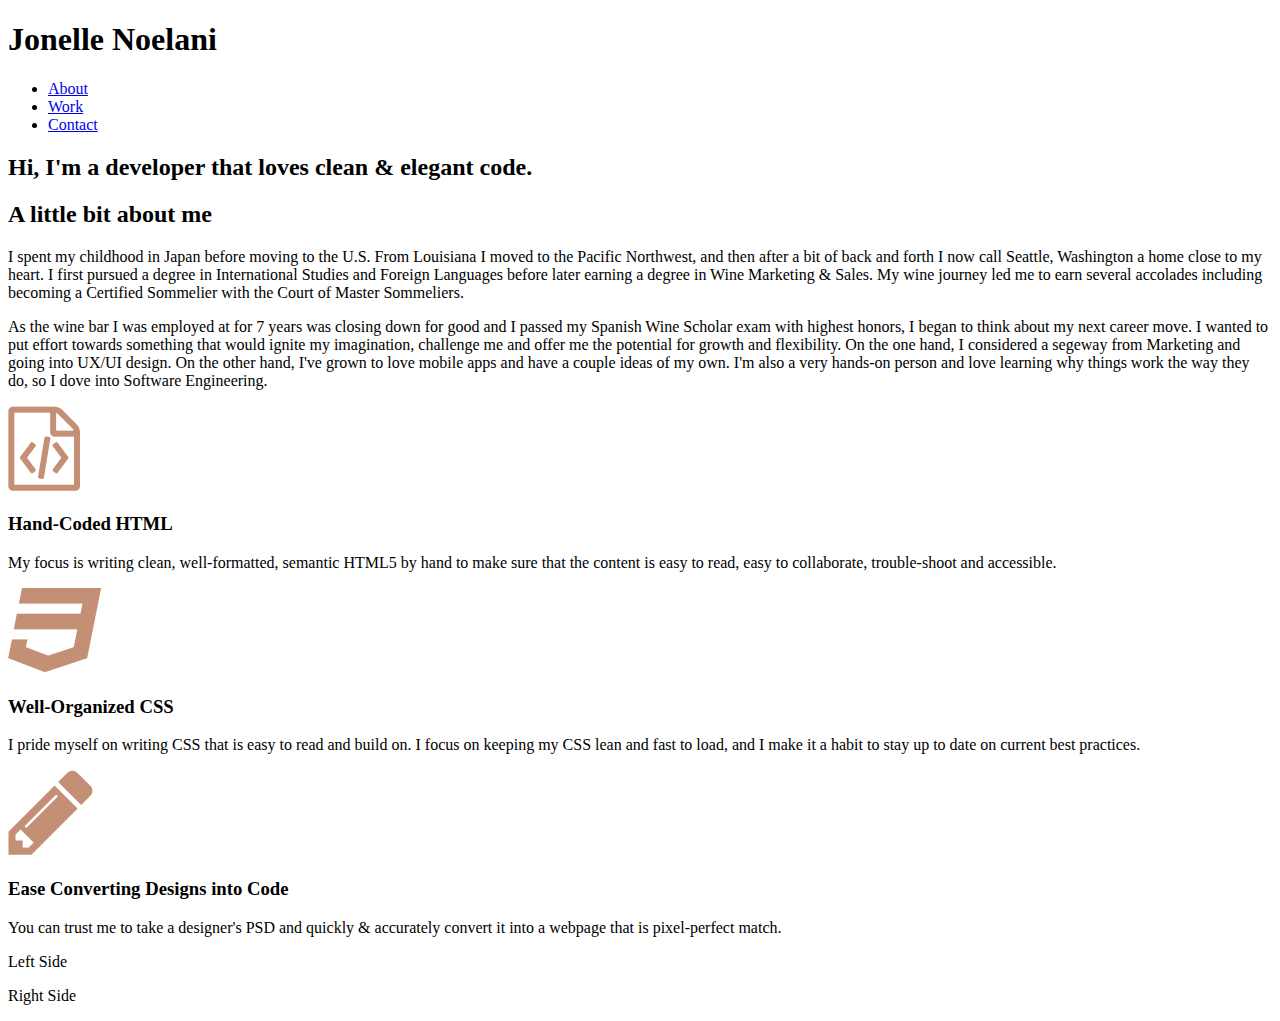
==== index.html @ 59b2304b "added pencil icon and third work content" ====
<!doctype html>
<html lang="en">
    <head>
        <title>Jonelle Noelani | From Wine To Code</title>
    </head>

    <body>
        <header>
            <div class="full-width">
                <div class="half-width">
                    <h1>Jonelle Noelani</h1>
                </div>
                <div class="half-width">
                    <nav>
                        <ul>
                            <li><a href="#about">About</a></li>
                            <li><a href="#work">Work</a></li>
                            <li><a href="#contact">Contact</a></li>
                        </ul>
                    </nav>
                </div>
                    <h2><span>Hi,</span> I'm a developer that loves clean &amp; elegant code.</h2>
            </div>
        </header>

        <main>
            <section id="about">
                <div class="full-width">
                    <h2>A little bit about me</h2>
                    <div class="half-width">
                        <p>I spent my childhood in Japan before moving to the U.S.  From Louisiana I moved to the Pacific Northwest, and then after a bit of back and forth I now call Seattle, Washington a home close to my heart.  
                            I first pursued a degree in International Studies and Foreign Languages before later earning a degree in Wine Marketing & Sales.  
                            My wine journey led me to earn several accolades including becoming a Certified Sommelier with the Court of Master Sommeliers.
                         </p>
                    </div>
                    <div class="half-width">
                        <p>As the wine bar I was employed at for 7 years was closing down for good and I passed my Spanish Wine Scholar exam with highest honors, I began to think about my next career move.
                            I wanted to put effort towards something that would ignite my imagination, challenge me and offer me the potential for growth and flexibility.
                            On the one hand, I considered a segeway from Marketing and going into UX/UI design.  On the other hand,  I've grown to love mobile apps and have a couple ideas of my own.
                            I'm also a very hands-on person and love learning why things work the way they do, so I dove into Software Engineering.
                        </p>
                    </div>
                </div>
            </section>

            <section id="work">
                <div class="full-width">
                    <div class="third-width">
                        <img src="img/html-icon.png" alt="HTML icon" />
                        <h3>Hand-Coded HTML</h3>
                        <p>My focus is writing clean, well-formatted, semantic HTML5 by hand to make sure that the content is easy to read, easy to collaborate, trouble-shoot and accessible.</p>
                    </div>
                    <div class="third-width">
                        <img src="img/css-icon.png" alt="CSS icon" />
                        <h3>Well-Organized CSS</h3>
                        <p>I pride myself on writing CSS that is easy to read and build on. I focus on keeping my CSS lean and fast to load, and I make it a habit to stay up to date on current best practices.</p>
                    </div>
                    <div class="third-width">
                        <img src="img/pencil-icon.png" alt="pencil icon" />
                        <h3>Ease Converting Designs into Code</h3>
                        <p>You can trust me to take a designer's PSD and quickly & accurately convert it into a webpage that is pixel-perfect match.</p>
                    </div>
                </div>
            </section>

            <footer id="contact">
                <div class="full-width">
                    <div class="half-width">
                        <p>Left Side</p>
                    </div>
                    <div class="half-width">
                        <p>Right Side</p>
                    </div>
                </div>
            </footer>
        </main>
    </body>
</html>
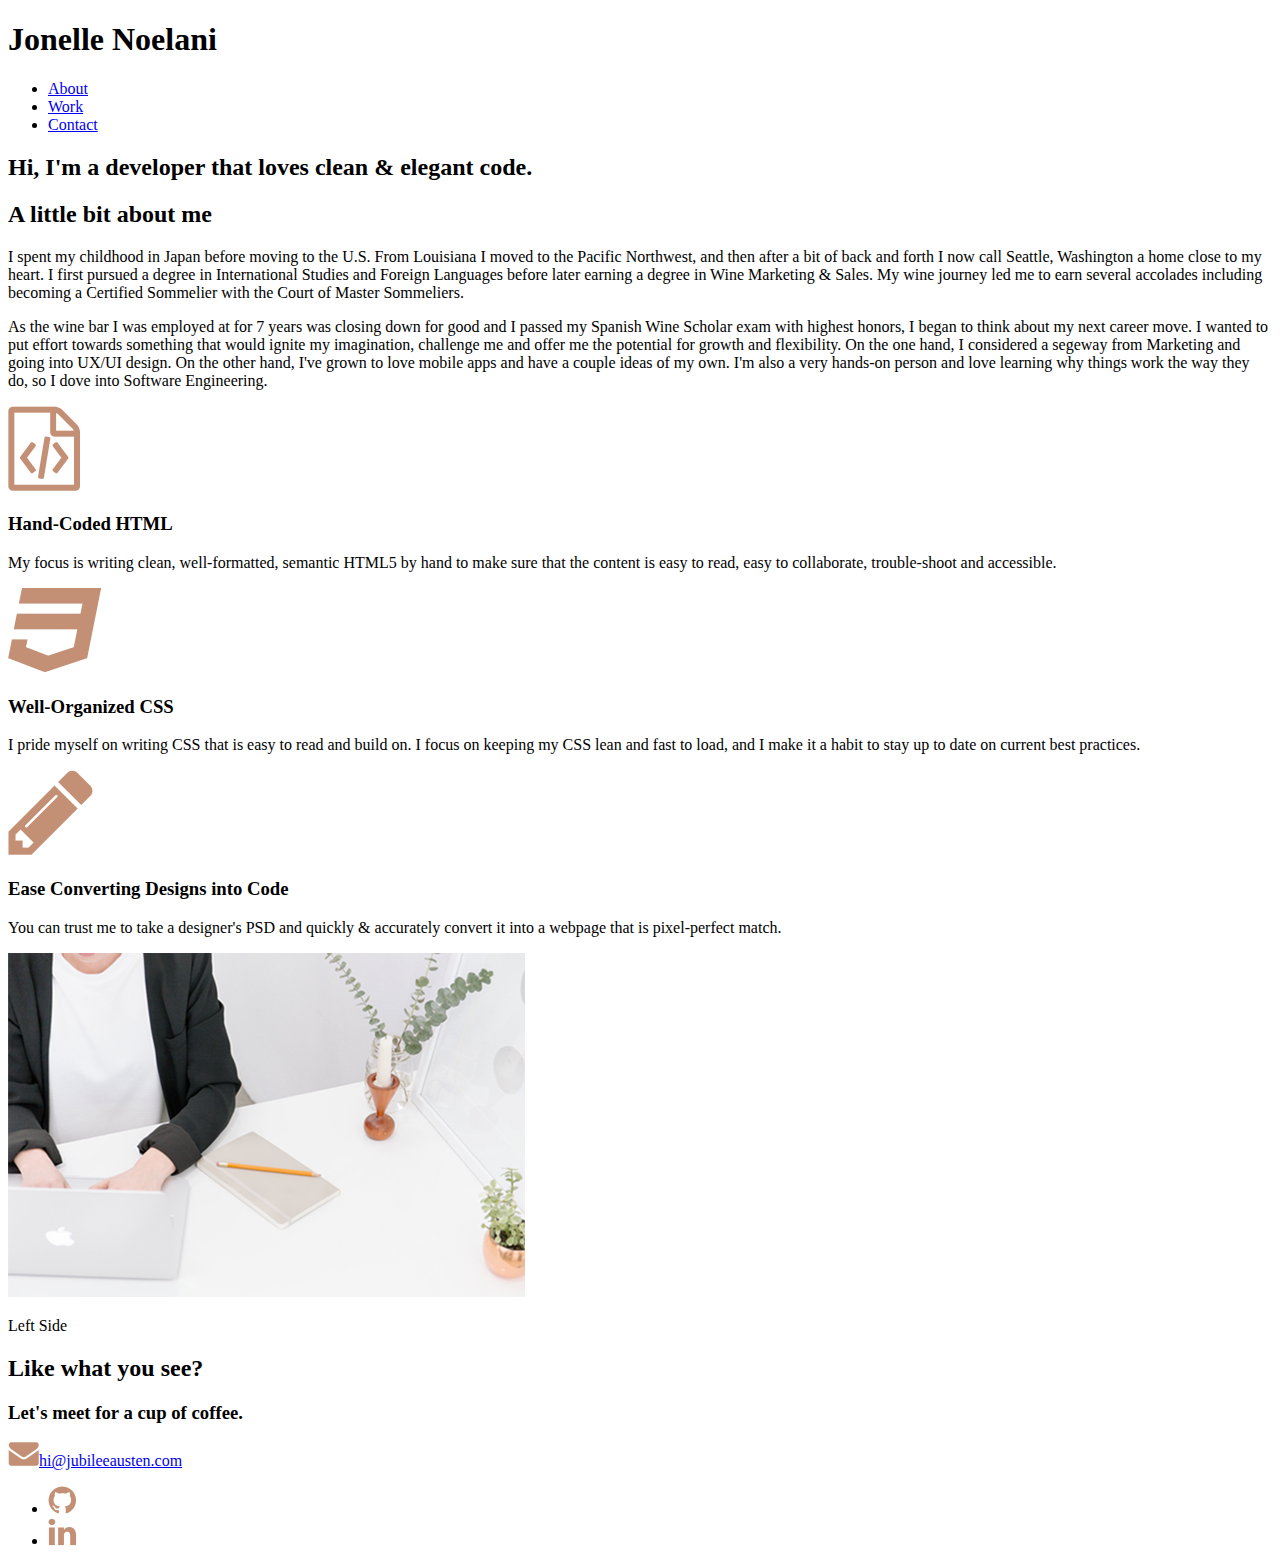
==== commit 6271a385: "added contact info and social media links" ====
--- a/index.html
+++ b/index.html
@@ -66,10 +66,17 @@
             <footer id="contact">
                 <div class="full-width">
                     <div class="half-width">
+                        <img src="img/contact-image.png" alt="contact image" />
                         <p>Left Side</p>
                     </div>
                     <div class="half-width">
-                        <p>Right Side</p>
+                        <h2>Like what you see?</h2>
+                        <h3>Let's meet for a cup of coffee.</h3>
+                        <a href="mailto:hi@jubileeausten.com"><img src="img/envelope-icon.png" alt="envelope" />hi@jubileeausten.com</a>
+                        <ul>
+                            <li><a href="https://github.com"><img src="img/github.png" alt="github icon" /></a></li>
+                            <li><a href="https://linkedin.com"><img src="img/linkedin-icon.png" alt="linkedin icon" /></a></li>
+                        </ul>
                     </div>
                 </div>
             </footer>
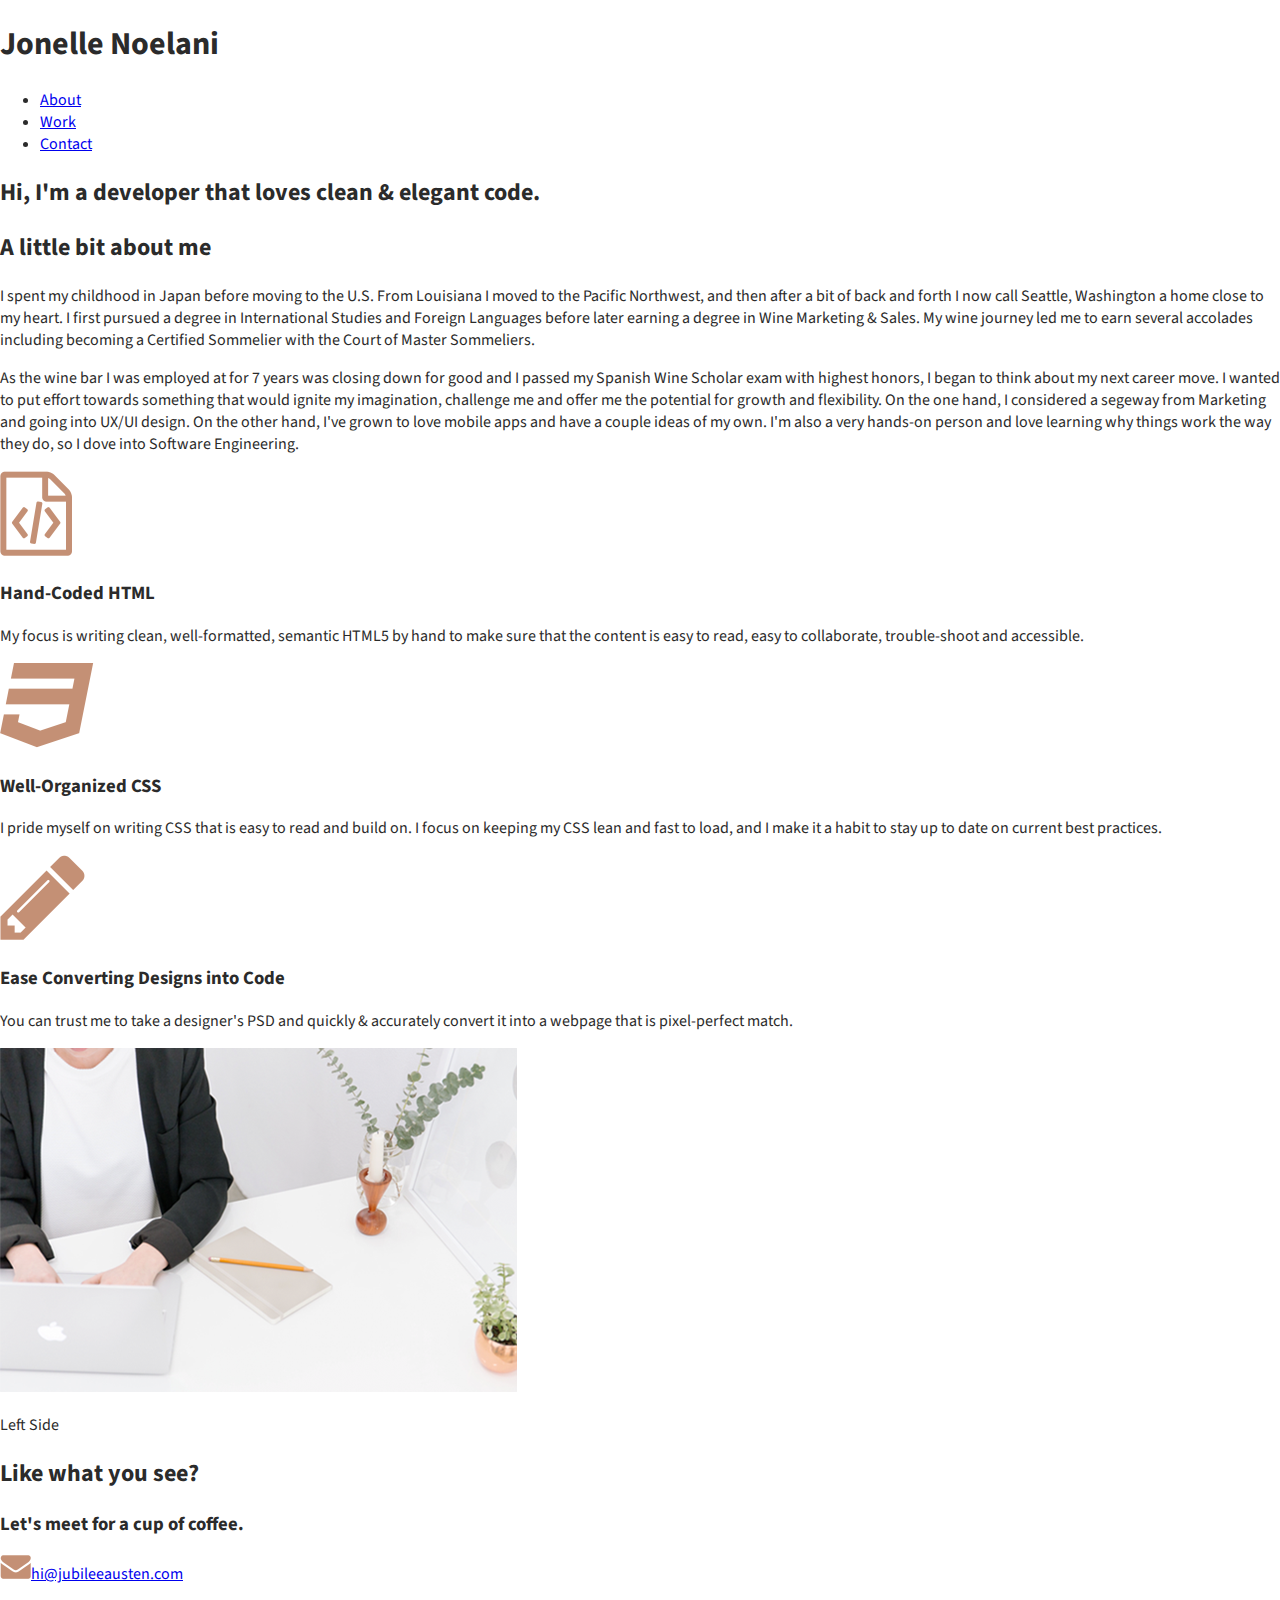
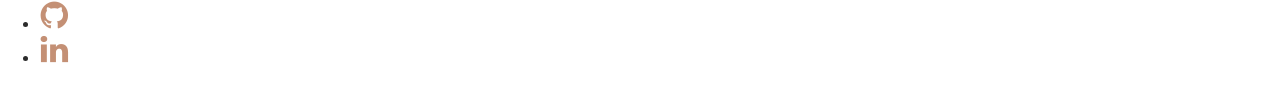
==== commit 9b05318e: "linked css and styled body font" ====
--- a/index.html
+++ b/index.html
@@ -2,6 +2,9 @@
 <html lang="en">
     <head>
         <title>Jonelle Noelani | From Wine To Code</title>
+        <link rel="stylesheet" href="css/normalize.css">
+        <link rel="stylesheet" href="css/main.css">
+        <link href='https://fonts.googleapis.com/css?family=Source+Sans+Pro:400,700' rel='stylesheet' type='text/css'>
     </head>
 
     <body>
--- a/css/main.css
+++ b/css/main.css
@@ -0,0 +1,5 @@
+/***Base Styles***/
+body {
+  font-family: 'Source Sans Pro', sans-serif;
+  color: #2b2b2b
+}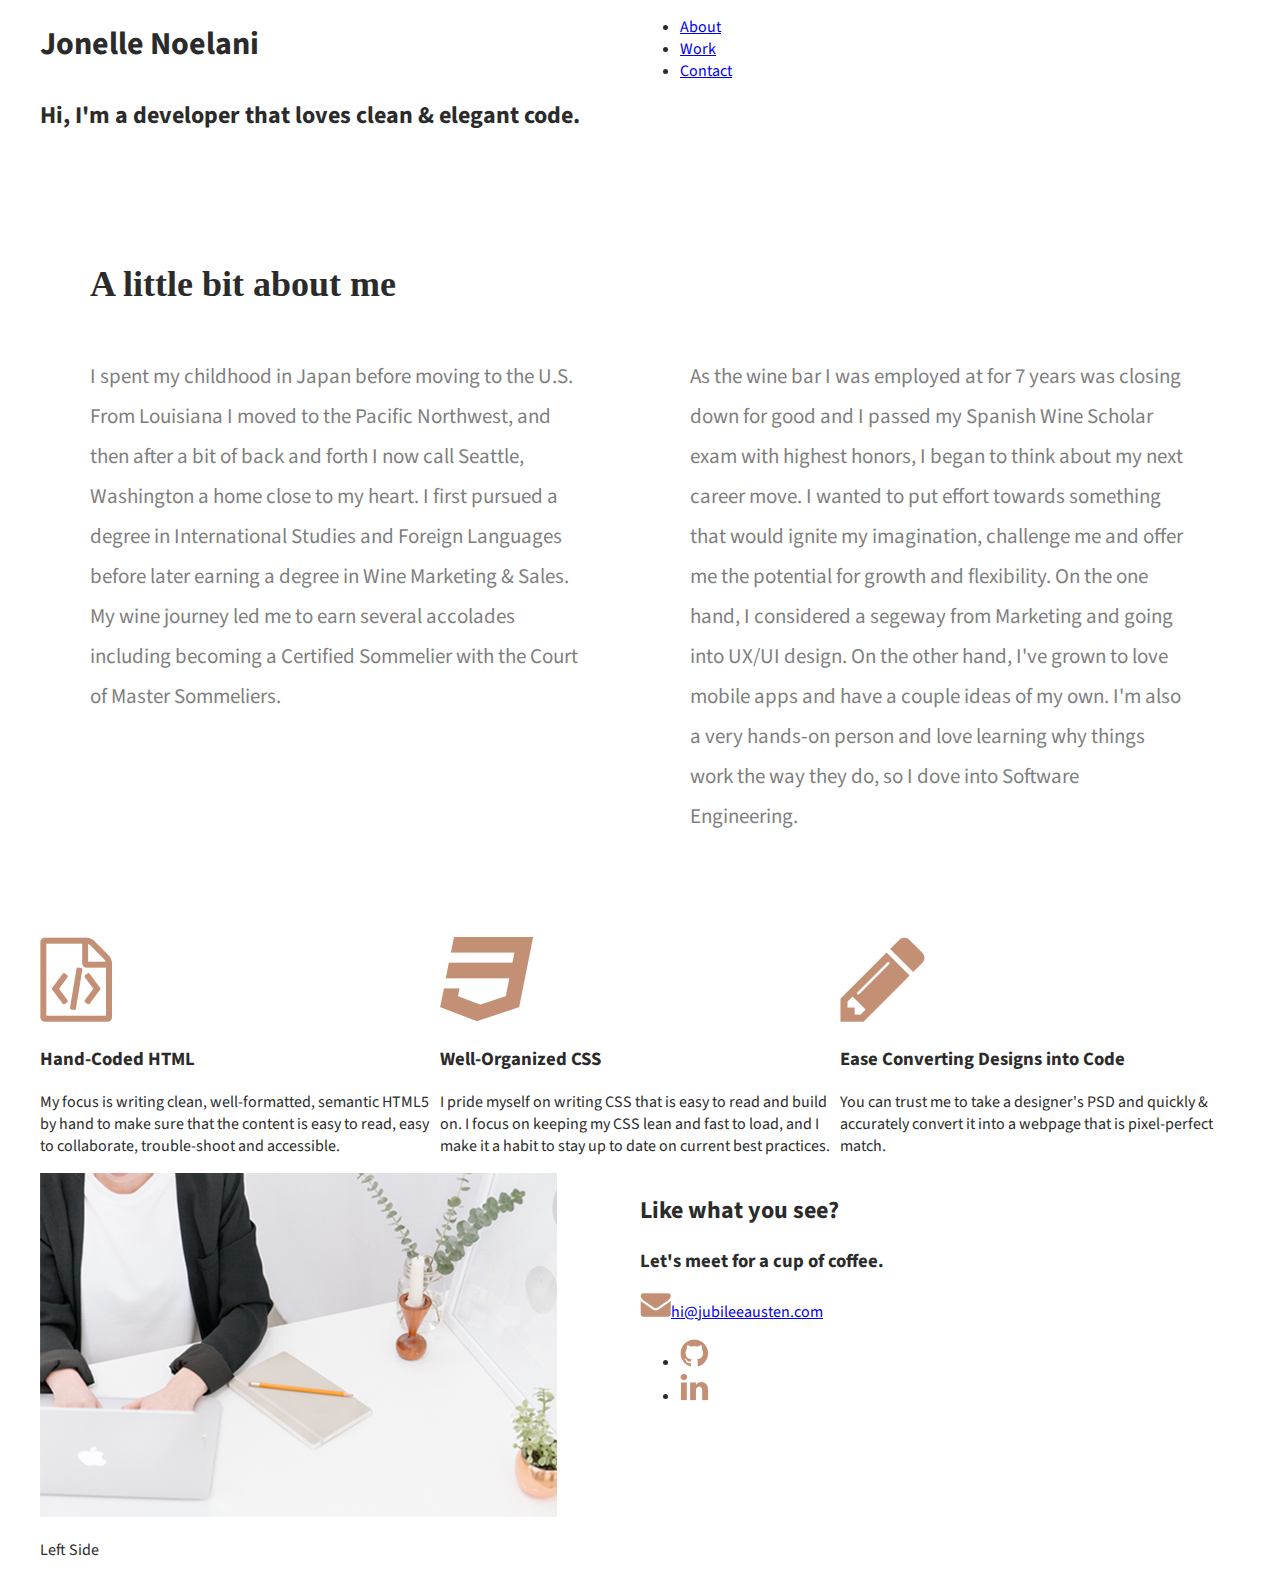
==== commit ce894445: "style about section" ====
--- a/index.html
+++ b/index.html
@@ -5,6 +5,9 @@
         <link rel="stylesheet" href="css/normalize.css">
         <link rel="stylesheet" href="css/main.css">
         <link href='https://fonts.googleapis.com/css?family=Source+Sans+Pro:400,700' rel='stylesheet' type='text/css'>
+        <link rel="preconnect" href="https://fonts.gstatic.com">
+        <link href="https://fonts.googleapis.com/css2?family=Lora:wght@400;700&display=swap" rel="stylesheet">
+
     </head>
 
     <body>
--- a/css/main.css
+++ b/css/main.css
@@ -2,4 +2,42 @@
 body {
   font-family: 'Source Sans Pro', sans-serif;
   color: #2b2b2b
-}+}
+
+/***Grid***/
+.full-width {
+  width: 1200px;
+  margin: 0 auto;
+  overflow: auto;
+}
+
+.half-width {
+  width: 600px;
+  overflow: auto;
+  float: left;
+}
+
+.third-width {
+  width: 400px;
+  overflow: auto;
+  float: left;
+}
+
+/***About***/
+#about .full-width {
+  padding: 80px 0;
+}
+
+#about h2 {
+  font-family: bold ‘Lora’, serif;
+  font-size: 36px;
+  padding-left: 50px;
+}
+
+#about p {
+  font-size: 21px;
+  color: #7f7f7f;
+  line-height: 40px;
+  padding-left: 50px;
+  padding-right: 50px;
+}
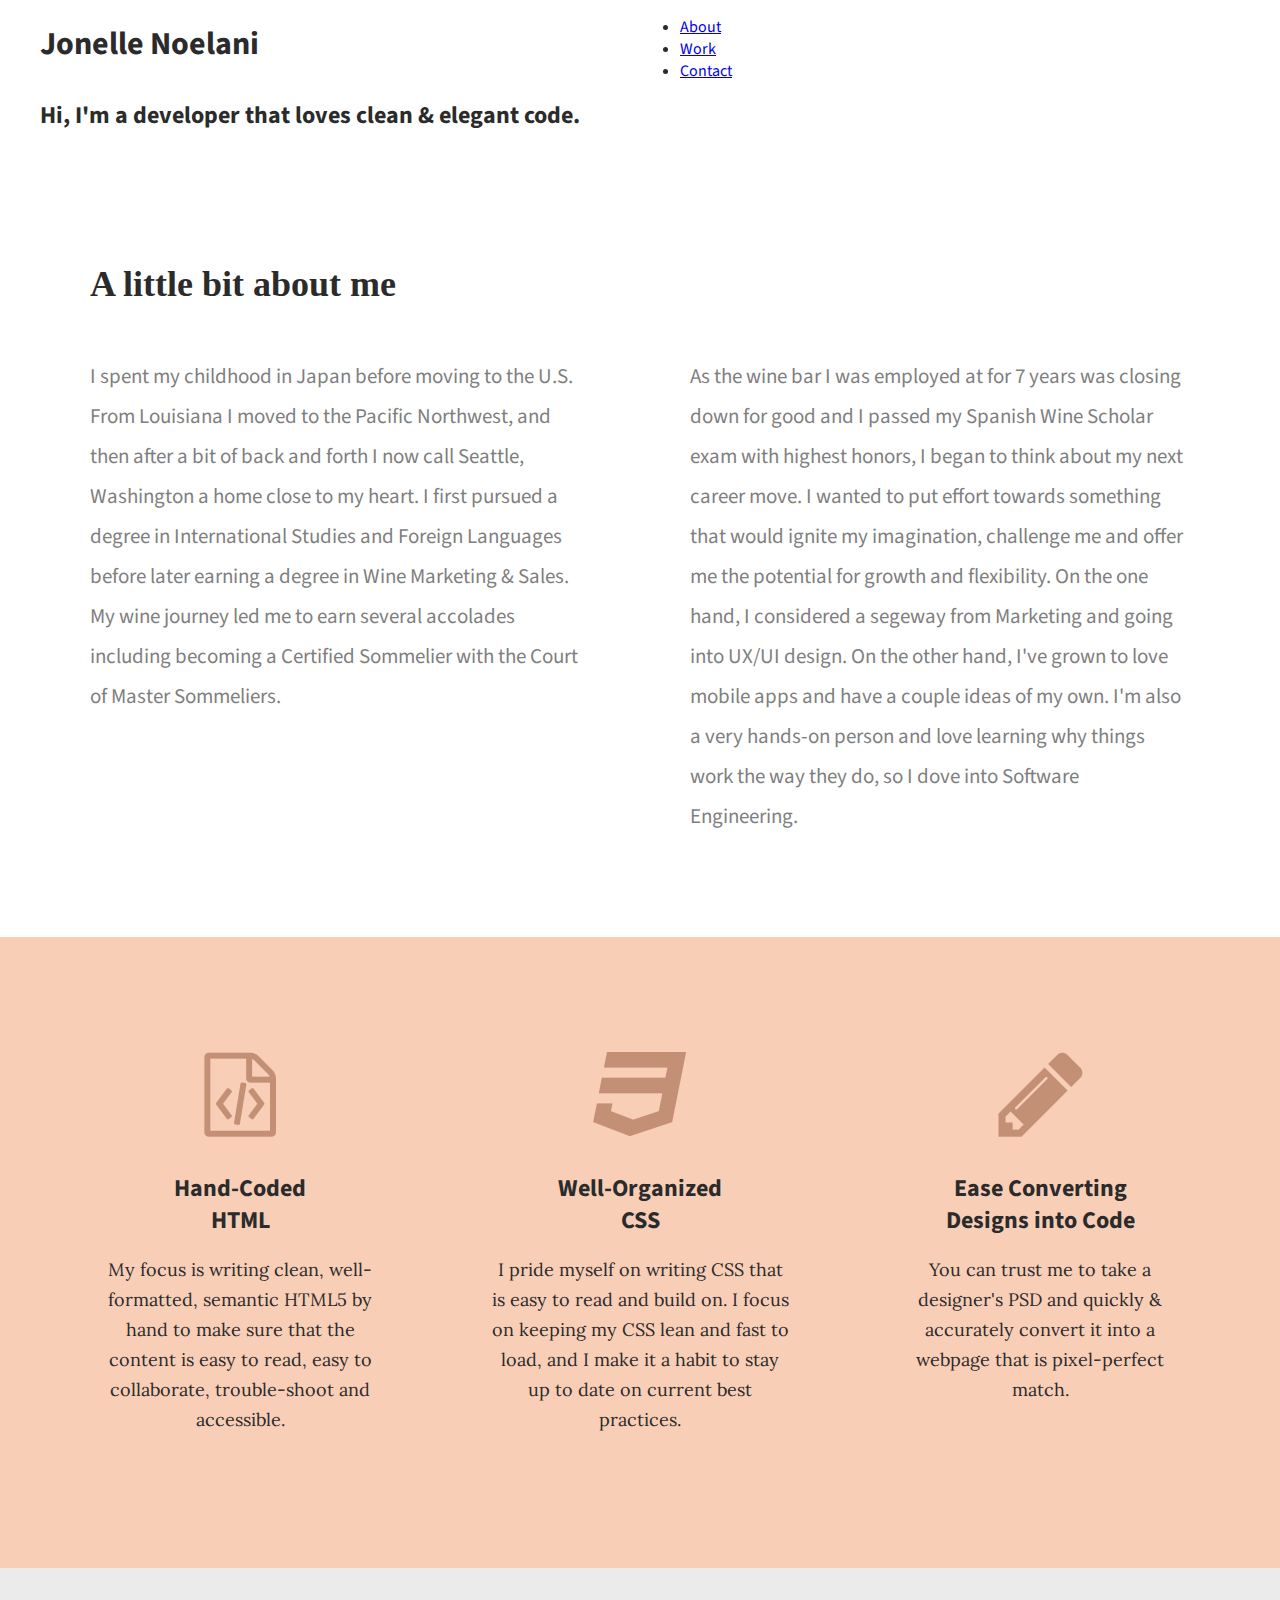
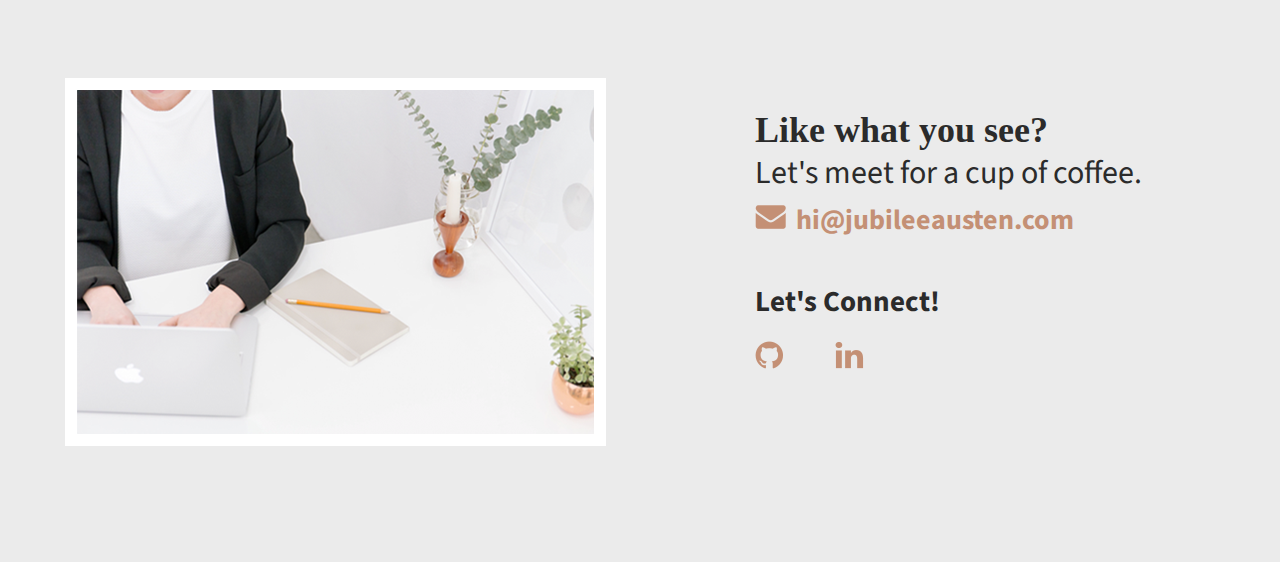
==== commit 467b682c: "style contact section" ====
--- a/index.html
+++ b/index.html
@@ -72,13 +72,13 @@
             <footer id="contact">
                 <div class="full-width">
                     <div class="half-width">
-                        <img src="img/contact-image.png" alt="contact image" />
-                        <p>Left Side</p>
+                        <img src="img/contact-image.png" id="contact-img" alt="contact image" />
                     </div>
                     <div class="half-width">
                         <h2>Like what you see?</h2>
-                        <h3>Let's meet for a cup of coffee.</h3>
-                        <a href="mailto:hi@jubileeausten.com"><img src="img/envelope-icon.png" alt="envelope" />hi@jubileeausten.com</a>
+                        <h3 id="email-header">Let's meet for a cup of coffee.</h3>
+                        <a href="mailto:hi@jubileeausten.com"><img src="img/envelope-icon.png" id="envelope" alt="envelope" />hi@jubileeausten.com</a>
+                        <h3 id="socialmedia-header">Let's Connect!</h3>
                         <ul>
                             <li><a href="https://github.com"><img src="img/github.png" alt="github icon" /></a></li>
                             <li><a href="https://linkedin.com"><img src="img/linkedin-icon.png" alt="linkedin icon" /></a></li>
--- a/css/main.css
+++ b/css/main.css
@@ -29,7 +29,7 @@
 }
 
 #about h2 {
-  font-family: bold ‘Lora’, serif;
+  font-family: ‘Lora’, serif;
   font-size: 36px;
   padding-left: 50px;
 }
@@ -41,3 +41,85 @@
   padding-left: 50px;
   padding-right: 50px;
 }
+
+/***Work***/
+#work {
+  background: #f9ceb7;
+  text-align: center;
+}
+
+#work .full-width {
+  padding: 115px 0;
+}
+
+#work img {
+  padding-bottom: 30px;
+}
+
+#work h3 {
+  font-size: 24px;
+  line-height: 32px;
+  width: 190px;
+  margin: 0 auto;
+}
+
+#work p {
+  font-family: 'Lora', serif;
+  font-size: 18px;
+  line-height: 30px;
+  padding: 0 50px;
+}
+
+/***Contact***/
+#contact {
+  background: #ebebeb;
+}
+
+#contact .full-width {
+   padding: 110px 0;
+}
+
+#contact img#contact-img {
+   margin-left: 25px;
+   border: 12px solid #ffffff;
+}
+
+#contact h2, #contact #email-header, #contact #socialmedia-header, #contact ul {
+  padding-left: 115px;
+}
+#contact #envelope {
+  padding: 0 10px 0 115px;
+}
+
+#contact h2 {
+  font-family: ‘Lora’, serif;
+  font-size: 36px;
+  line-height: 44px;
+}
+#contact #email-header{
+  font-size: 32px;
+  font-weight: 400;
+  line-height: 44px;
+  margin: -30px 0 5px 0;
+}
+#contact #socialmedia-header {
+  font-weight: bold;
+  font-size: 29px;
+  line-height: 44px;
+  margin: 40px 0 0 0;
+}
+#contact a {
+  text-decoration: none; 
+  color: #c49075;
+  font-weight: bold;
+  font-size: 28px;
+}
+#contact ul {
+  list-style: none;
+}
+#contact ul li {
+   display: inline-block;
+}
+#contact ul img {
+  padding-right: 48px;
+}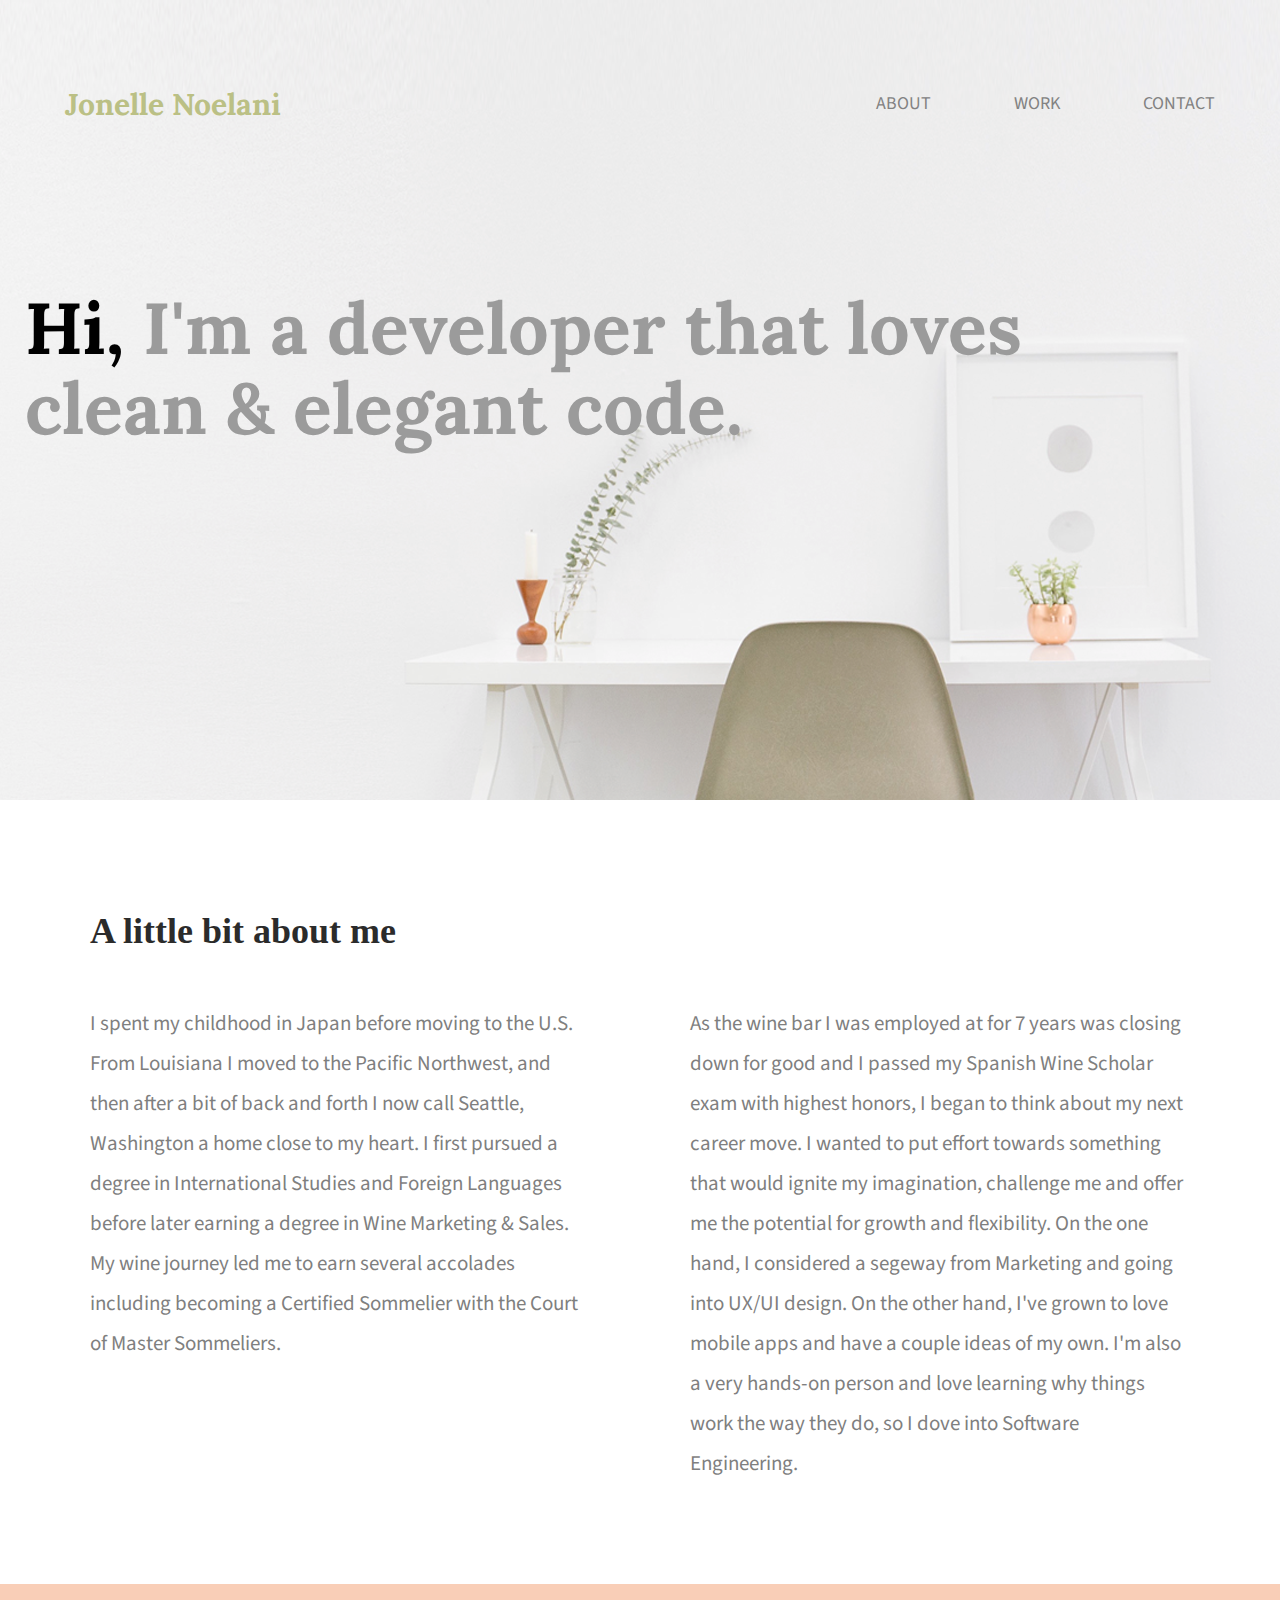
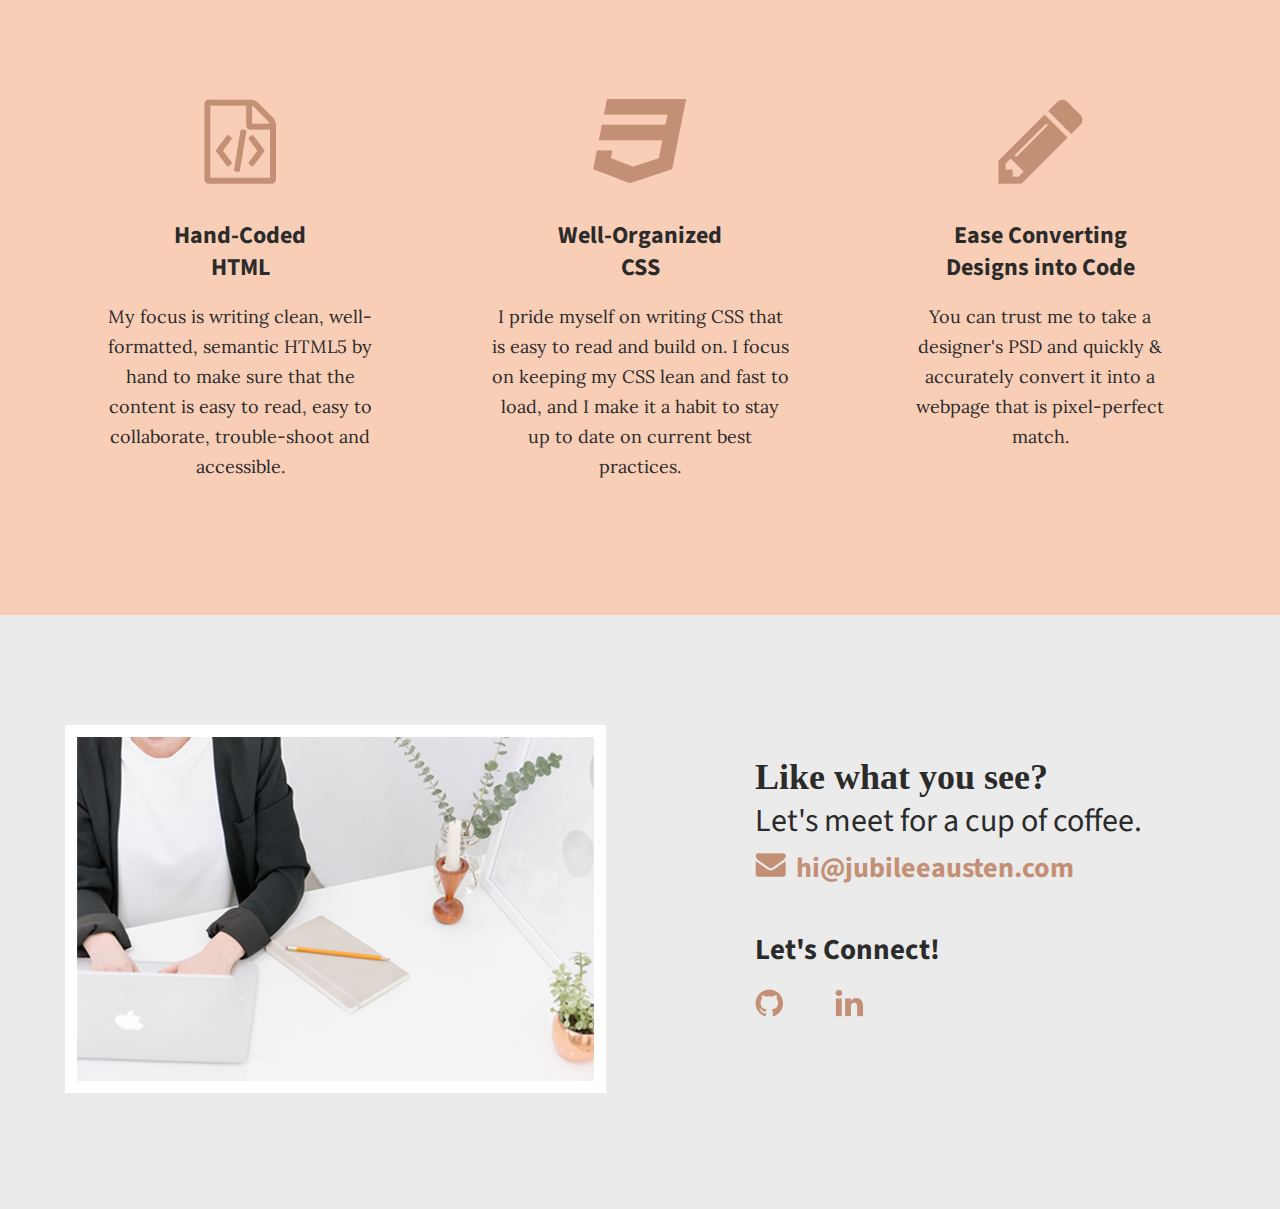
==== commit 6b87fcea: "style header section" ====
--- a/index.html
+++ b/index.html
@@ -4,6 +4,7 @@
         <title>Jonelle Noelani | From Wine To Code</title>
         <link rel="stylesheet" href="css/normalize.css">
         <link rel="stylesheet" href="css/main.css">
+        <link href="https://fonts.googleapis.com/css?family=Lora:400,700" rel="stylesheet" type="text/css">
         <link href='https://fonts.googleapis.com/css?family=Source+Sans+Pro:400,700' rel='stylesheet' type='text/css'>
         <link rel="preconnect" href="https://fonts.gstatic.com">
         <link href="https://fonts.googleapis.com/css2?family=Lora:wght@400;700&display=swap" rel="stylesheet">
@@ -25,8 +26,9 @@
                         </ul>
                     </nav>
                 </div>
-                    <h2><span>Hi,</span> I'm a developer that loves clean &amp; elegant code.</h2>
+                    
             </div>
+            <h2><span>Hi,</span> I'm a developer that loves clean &amp; elegant code.</h2>
         </header>
 
         <main>
--- a/css/main.css
+++ b/css/main.css
@@ -21,6 +21,49 @@
   width: 400px;
   overflow: auto;
   float: left;
+}
+
+/***Header***/
+header {
+  height: 800px;
+  background: url('../img/desk-background.png');
+  background-size: cover;
+  background-position: center;
+}
+
+header h1 { 
+  font-family: 'Lora', serif;
+  font-size: 30px;
+  color: #bbc085;
+  padding: 65px 0 65px 25px;
+}
+
+nav {
+  float: right; 
+  padding: 75px 25px;
+}
+nav ul li{
+  display: inline-block;
+}
+nav ul li a {
+  text-transform: uppercase;
+  text-decoration: none;
+  font-size: 18px;
+  color: #828282;
+  padding-left: 80px; 
+}
+
+header h2 {
+  width: 1000px;
+  clear: both;
+  font-family: 'Lora', serif;
+  font-size: 72px;
+  line-height: 80px;
+  color: #9b9b9b;
+  padding: 20px 0 20px 25px;
+}
+header h2 span {
+  color: black;
 }
 
 /***About***/
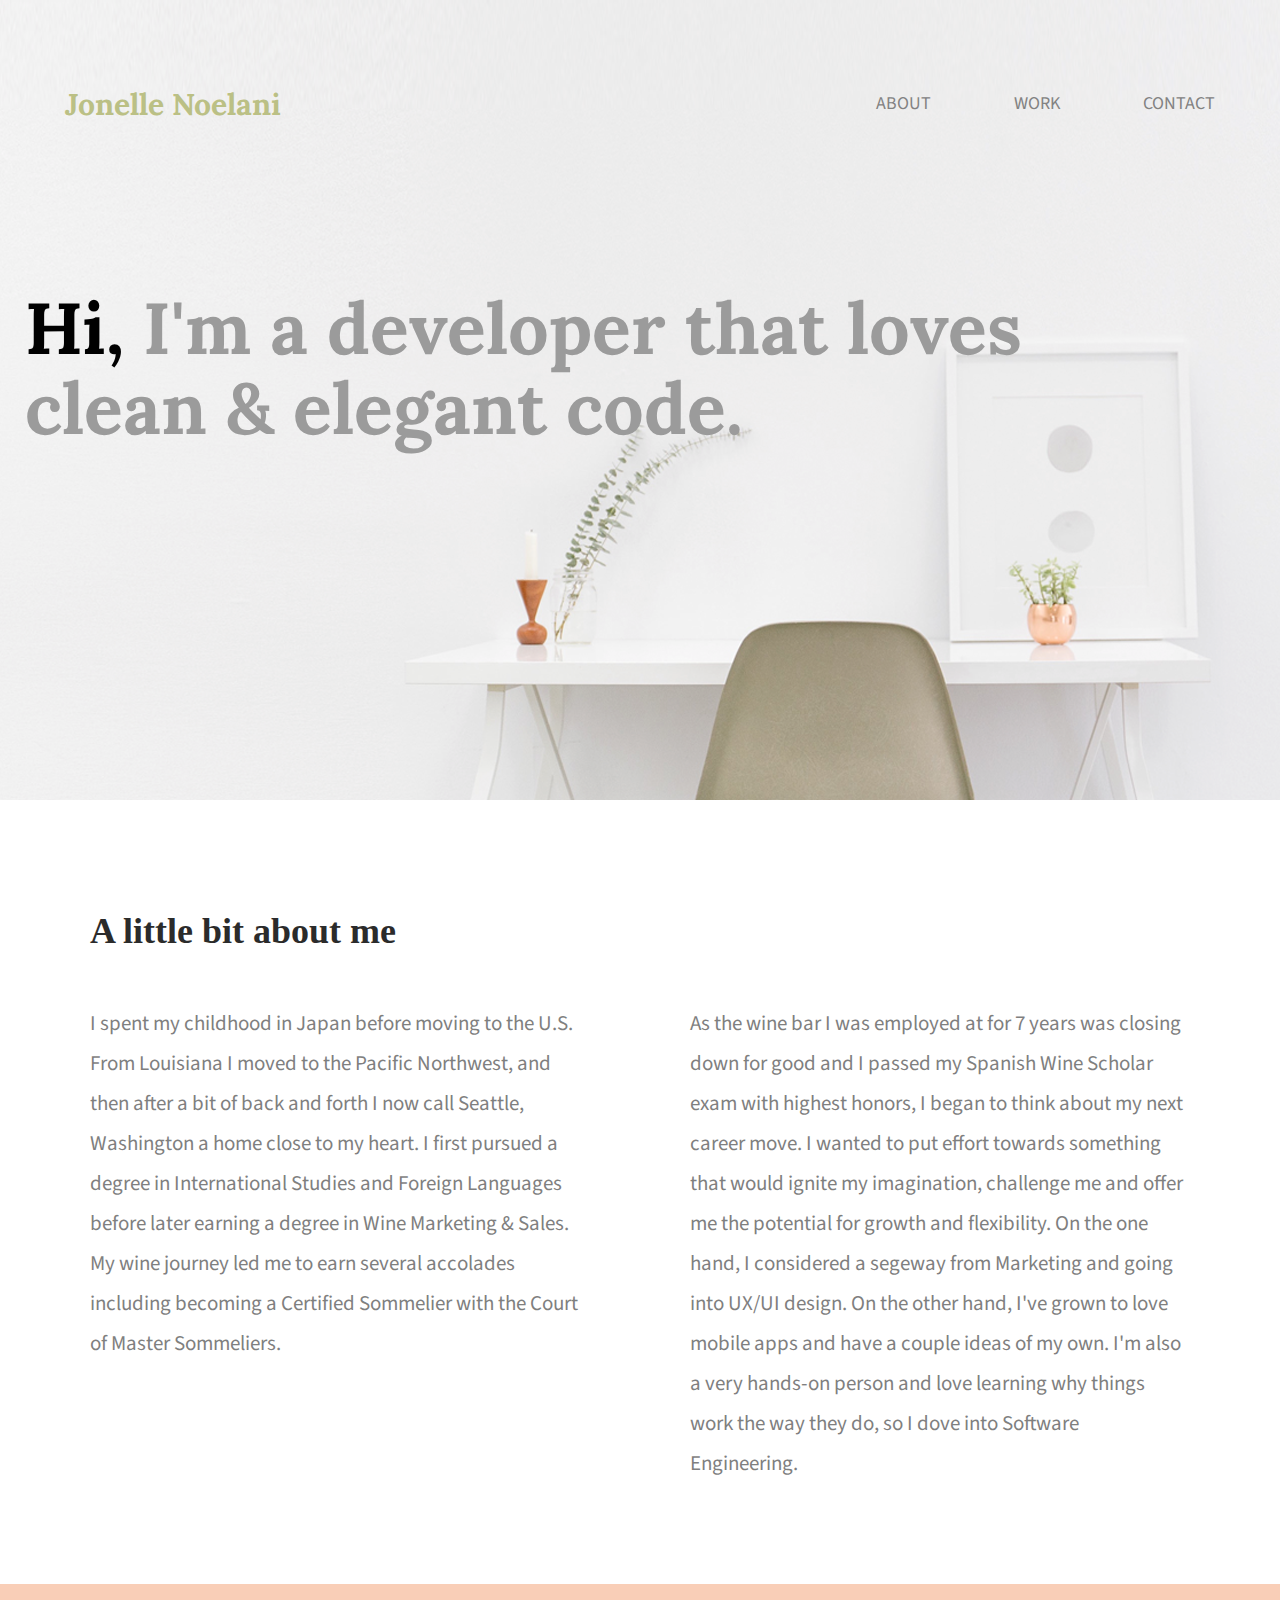
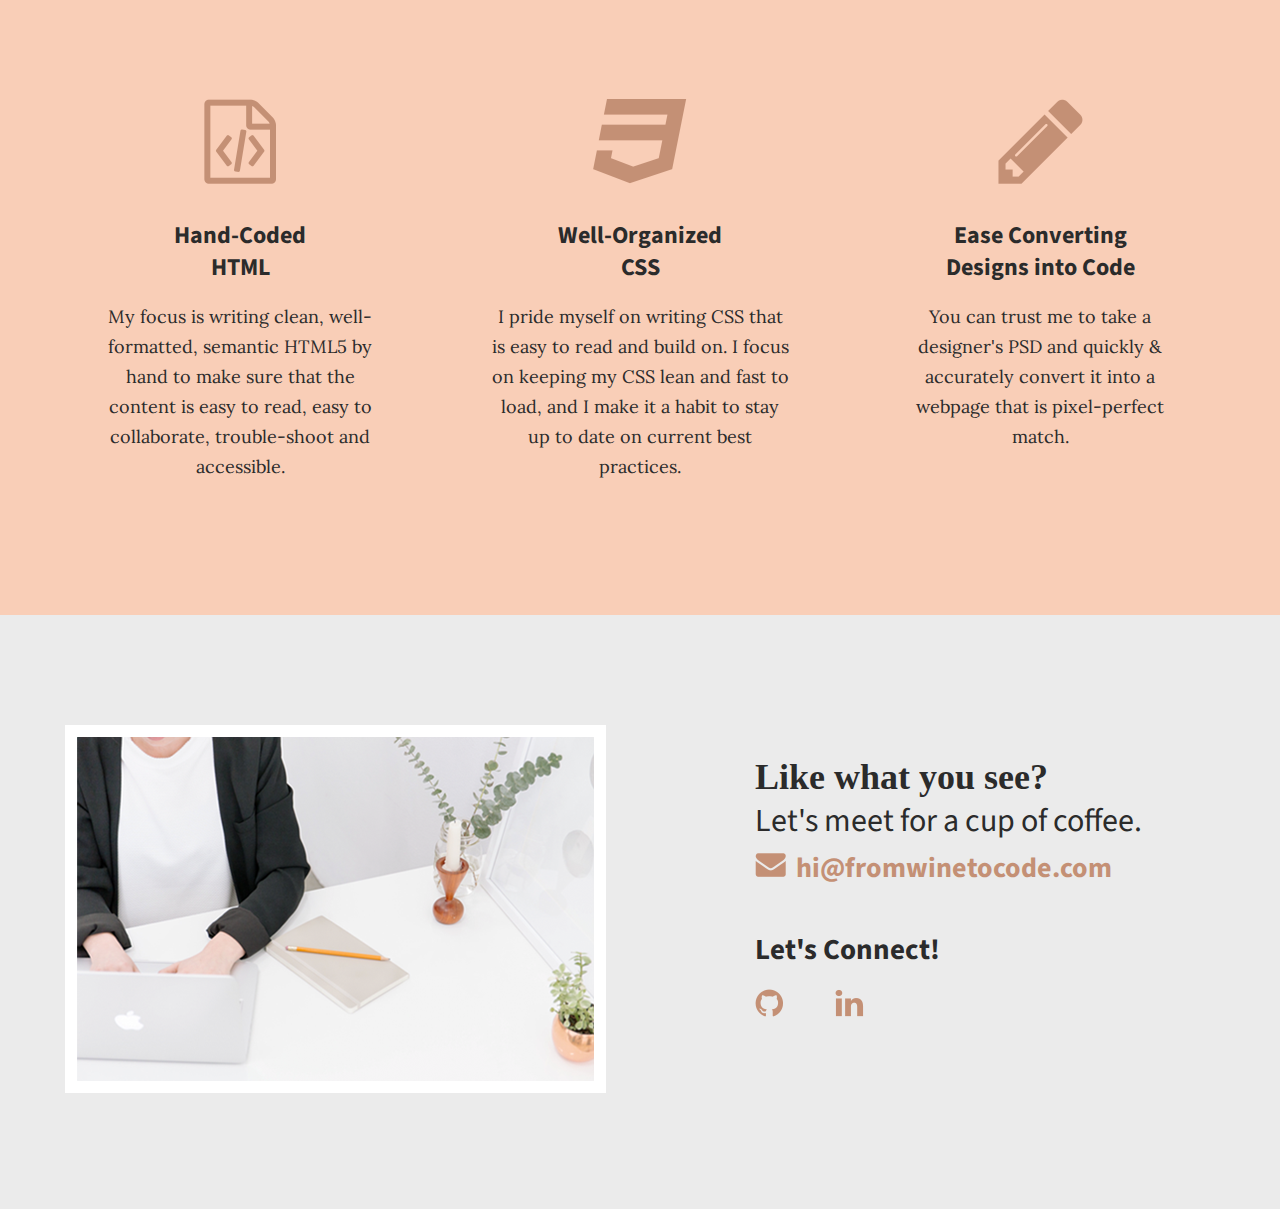
==== commit c9fbd986: "changed contact email to match domain name" ====
--- a/index.html
+++ b/index.html
@@ -79,7 +79,7 @@
                     <div class="half-width">
                         <h2>Like what you see?</h2>
                         <h3 id="email-header">Let's meet for a cup of coffee.</h3>
-                        <a href="mailto:hi@jubileeausten.com"><img src="img/envelope-icon.png" id="envelope" alt="envelope" />hi@jubileeausten.com</a>
+                        <a href="mailto:hi@fromwinetocode.com"><img src="img/envelope-icon.png" id="envelope" alt="envelope" />hi@fromwinetocode.com</a>
                         <h3 id="socialmedia-header">Let's Connect!</h3>
                         <ul>
                             <li><a href="https://github.com"><img src="img/github.png" alt="github icon" /></a></li>
--- a/css/main.css
+++ b/css/main.css
@@ -26,7 +26,7 @@
 /***Header***/
 header {
   height: 800px;
-  background: url('../img/desk-background.png');
+  background-image: url(../img/desk-background.png);
   background-size: cover;
   background-position: center;
 }
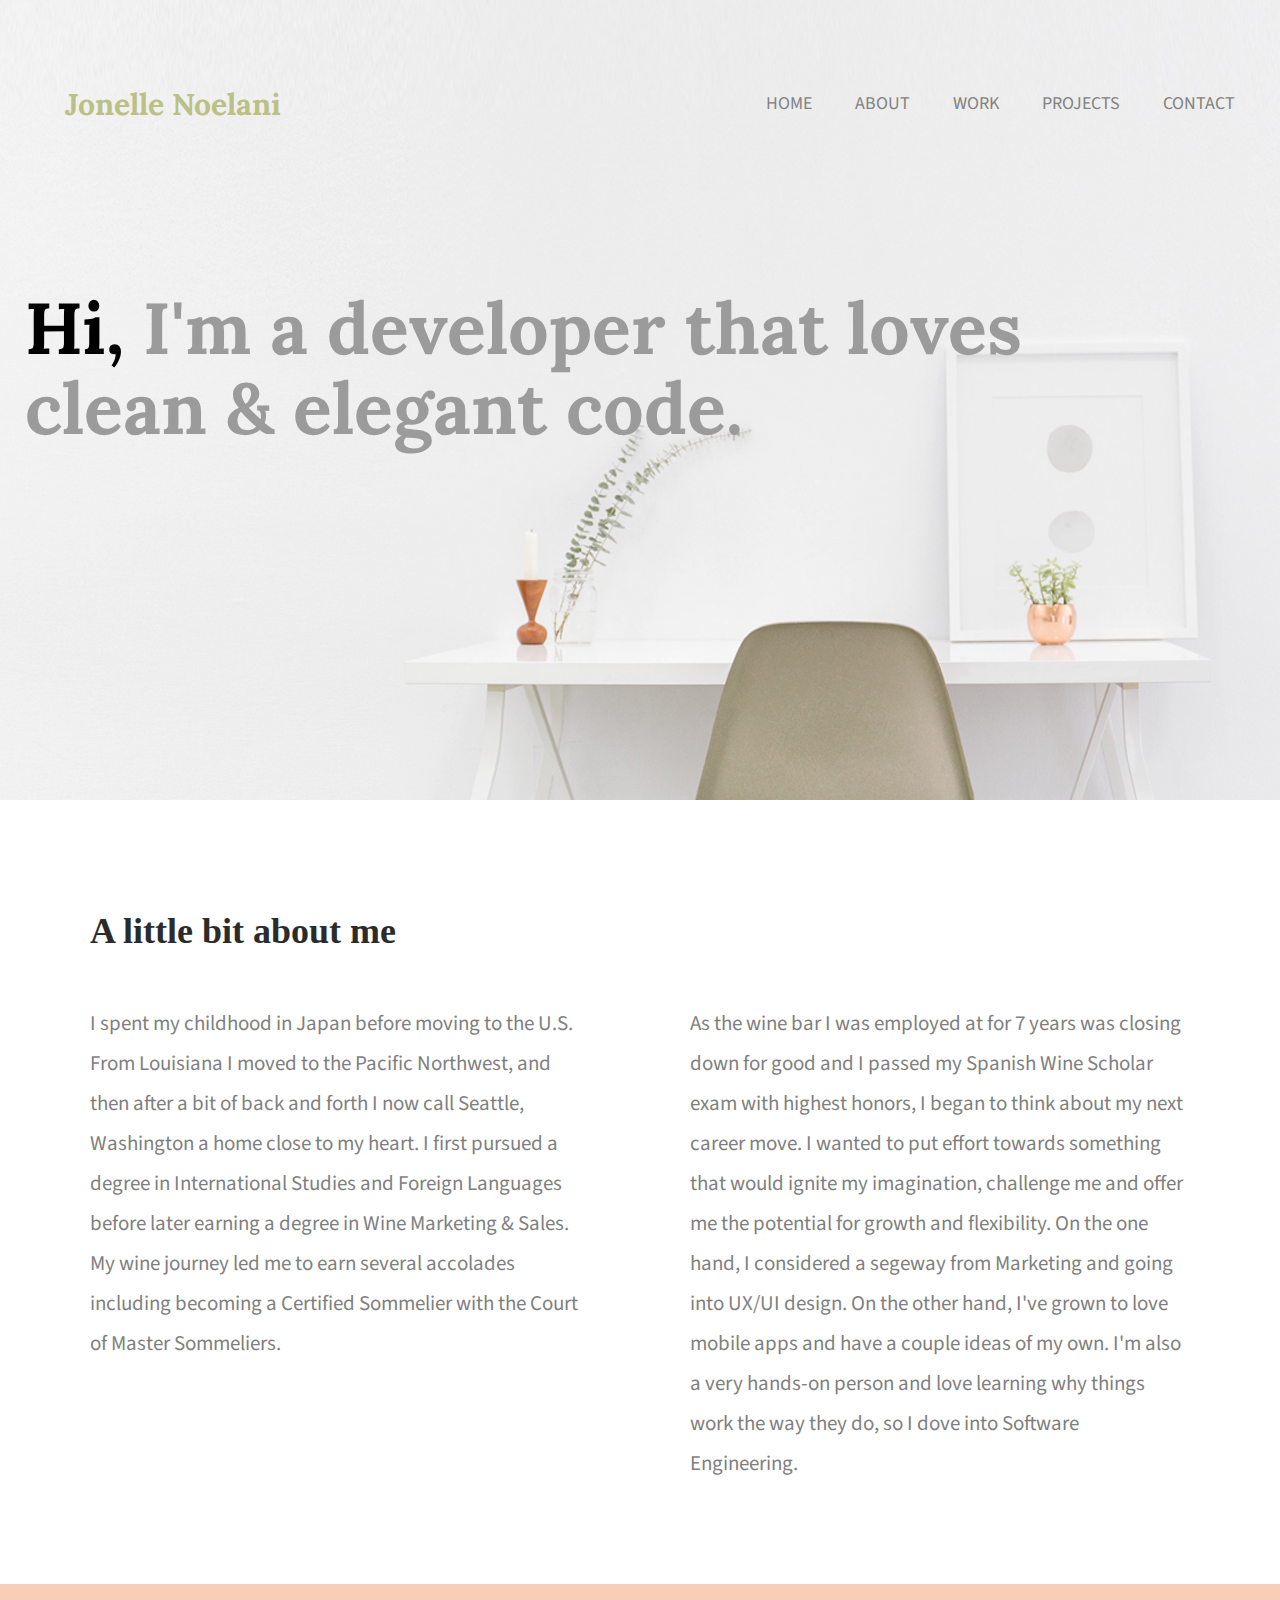
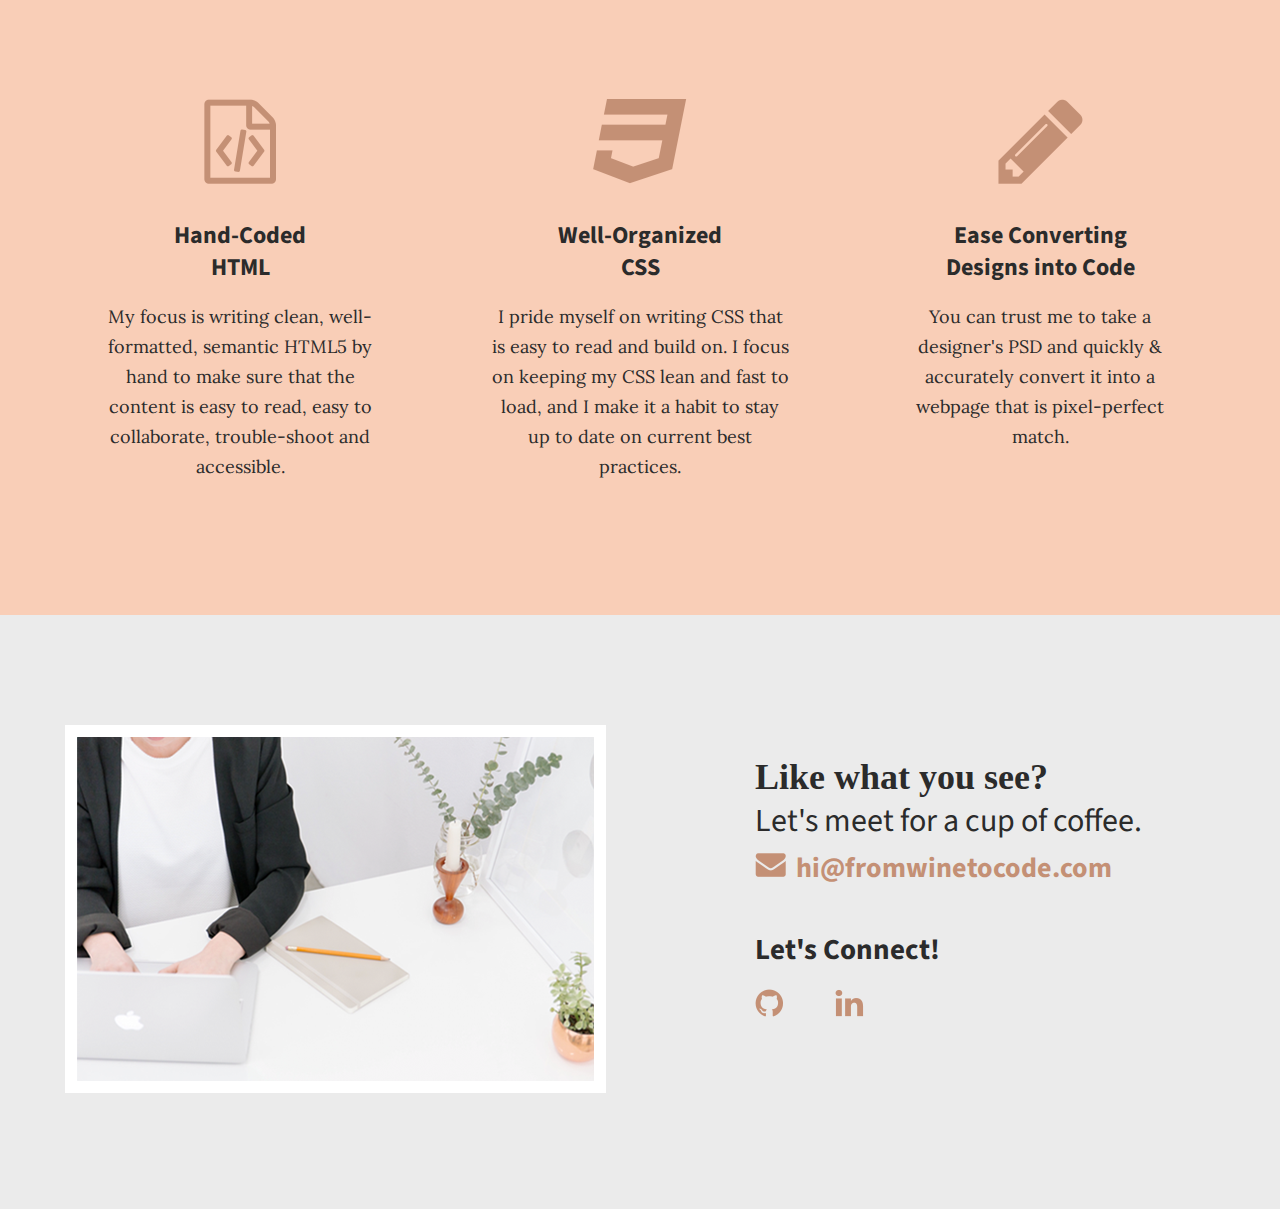
==== commit 0d2803e1: "added projects page and adjusted nav" ====
--- a/index.html
+++ b/index.html
@@ -20,8 +20,10 @@
                 <div class="half-width">
                     <nav>
                         <ul>
+                            <li><a href="index.html">Home</a></li>
                             <li><a href="#about">About</a></li>
                             <li><a href="#work">Work</a></li>
+                            <li><a href="projects/index.html">Projects</a></li>
                             <li><a href="#contact">Contact</a></li>
                         </ul>
                     </nav>
--- a/css/main.css
+++ b/css/main.css
@@ -40,7 +40,7 @@
 
 nav {
   float: right; 
-  padding: 75px 25px;
+  padding: 75px 5px;
 }
 nav ul li{
   display: inline-block;
@@ -50,7 +50,7 @@
   text-decoration: none;
   font-size: 18px;
   color: #828282;
-  padding-left: 80px; 
+  padding-left: 40px; 
 }
 
 header h2 {
